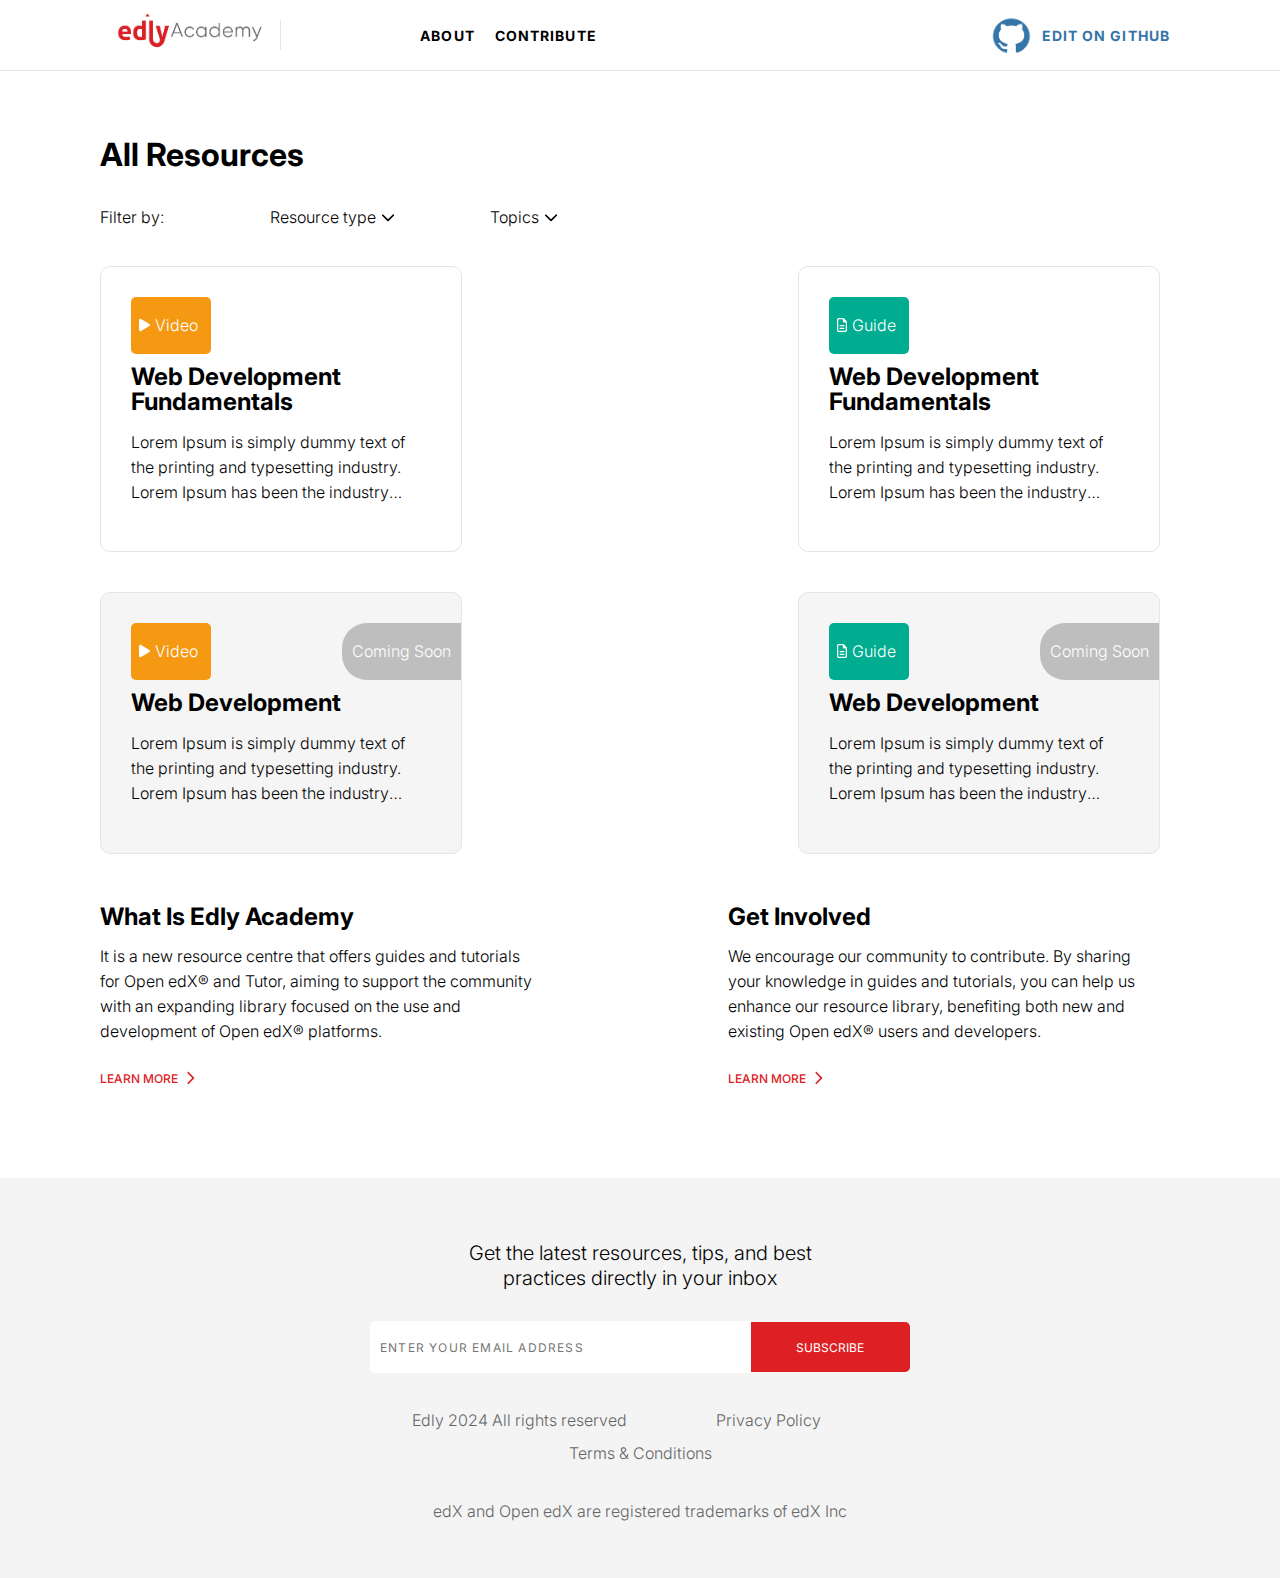
==== index.html @ 5ad0a526 "feat: add academy frontend" ====
<!DOCTYPE html>
<html lang="en">
  <head>
    <meta charset="UTF-8" />
    <meta name="viewport" content="width=device-width, initial-scale=1.0" />
    <title>Edly Academy</title>
    <link rel="stylesheet" href="styles.css" />
    <link rel="preconnect" href="https://fonts.googleapis.com" />
    <link rel="preconnect" href="https://fonts.gstatic.com" crossorigin />
    <link
      href="https://fonts.googleapis.com/css2?family=Inter:wght@100..900&display=swap"
      rel="stylesheet"
    />
  </head>
  <body>
    <div class="container">
      <!-- navbar -->
      <div class="navbar">
        <a href="mobile-menu/index.html" class="mobile-menu">
          <img src="static/images/bars-solid.svg" alt="menu" />
        </a>
        <div class="edly-logo-item">
          <a class="edly-logo-link" href="">
            <img
              class="edly-logo"
              src="static/images/edly_logo.png"
              alt="edly academy"
            />
          </a>
          <div class="vertical-rule"></div>
        </div>
        <ul class="navbar-list">
          <li><a href="">About</a></li>
          <li><a href="">Contribute</a></li>
        </ul>
        <a href="" class="github-link">
          <img
            class="github-image"
            src="static/images/github_logo.png"
            alt="github"
          />
          <p class="github-text">Edit on Github</p>
        </a>
      </div>
      <!-- main section -->
      <div class="content-area">
        <h1 class="resources-heading">All Resources</h1>
        <div class="filter">
          <div class="filter-left">
            <p class="filter-text">Filter by:</p>
            <div class="filter-type">
              <div class="resource-type-label">
                <p>Resource type</p>
                <img
                  class="resource-type-arrow"
                  id="resource-type-button"
                  src="static/images/chevron-down-solid.svg"
                  alt="down"
                />
              </div>
              <div class="resource-type-filter" id="resource-type-filter"></div>
            </div>
            <div class="filter-type">
              <div class="topics-label">
                <p>Topics</p>
                <img
                  class="topics-arrow"
                  id="topics-button"
                  src="static/images/chevron-down-solid.svg"
                  alt="down"
                />
              </div>
              <div class="topics-filter" id="topics-filter"></div>
            </div>
          </div>
          <div class="filter-right"></div>
        </div>

        <div id="cards" class="cards"></div>

        <div id="tutorials" class="tutorials"></div>
      </div>
      <!-- footer -->
      <div class="footer">
        <div class="footer-content">
          <p class="email-label">
            Get the latest resources, tips, and best practices directly in your
            inbox
          </p>
          <form class="email" action="" method="post">
            <input class="email-input" placeholder="Enter your email address" />
            <button class="email-button" type="submit">Subscribe</button>
          </form>
          <div class="footer-nav-container">
            <p class="footer-nav-text">Edly 2024 All rights reserved</p>
            <a class="footer-nav-link"> Privacy Policy </a>
            <a class="footer-nav-link"> Terms & Conditions </a>
          </div>
          <p class="footer-bottom-text">
            edX and Open edX are registered trademarks of edX Inc
          </p>
        </div>
      </div>
    </div>
    <script src="script.js" type="module"></script>
    <script src="static/data.js" type="module"></script>
  </body>
</html>
---- styles.css ----
* {
  font-family: "Inter", sans-serif;
  font-style: normal;
}
/* body */
body {
  margin: 0;
  font-weight: 300;
  line-height: 25px;
}
.container {
  height: 100vh;
  width: 100vw;
  background-color: white;
}
/* navbar portion */
.navbar {
  padding: 0px 100px;
  min-height: 70px;
  display: flex;
  align-items: center;
  justify-content: space-between;
  border-bottom: 1px solid #e5e5e5;
  letter-spacing: 1.1px;
}

.mobile-menu {
  display: none;
  min-height: 25px;
  min-width: 25px;
  left: 50;
  cursor: pointer;
}

.edly-logo-item {
  display: flex;
  flex-direction: row;
  height: 100%;
  align-items: center;
  justify-content: center;
}
.edly-logo-link {
  cursor: pointer;
}
.edly-logo {
  height: 50px;
  width: 150px;
  margin: 5px;
}

.vertical-rule {
  min-height: 30px;
  height: 50%;
  width: 1px;
  background-color: #e5e5e5;
}
.navbar-list {
  min-width: 40%;
  display: flex;
  align-items: center;
  justify-content: flex-start;
  flex-wrap: wrap;
  list-style-type: none;
  margin: 0px;
  padding: 0px;
}
.navbar a {
  text-decoration: none;
  color: black;
  font-size: 14px;
  font-weight: bold;
  text-transform: uppercase;
  margin: 0px 10px;
}

.github-link {
  display: flex;
  align-items: center;
  justify-content: center;
}
.github-image {
  height: 50px;
  width: 60px;
}
.github-text {
  color: #3574a7;
}

/* main content area */
.content-area {
  padding: 50px 100px;
  display: flex;
  flex-direction: column;
}
/* filters */
.filter {
  width: 100%;
  display: flex;
  align-items: center;
  justify-content: space-between;
  flex-wrap: wrap;
}
.filter-left {
  flex: 1;
  display: flex;
  align-items: center;
  justify-content: space-between;
}
.filter-right {
  flex: 1;
}

.filter-text {
  min-width: 100px;
}
.filter-type {
  display: flex;
  flex-direction: column;
  align-items: flex-start;
  justify-content: center;
  position: relative;
  min-width: 150px;
}

.resource-type-label {
  display: flex;
  align-items: center;
}
.resource-type-filter {
  display: none;
  background-color: white;
  position: absolute;
  top: 40px;
  border: 1px solid #e5e5e5;
  border-radius: 5px;
  min-width: 120px;
  padding: 25px 30px 25px 20px;
  z-index: 1;
}

.resource-type-filter div {
  margin: 10px;
}

.topics-label {
  display: flex;
  align-items: center;
}

.topics-filter {
  display: none;
  background-color: white;
  position: absolute;
  top: 40px;
  border: 1px solid #e5e5e5;
  border-radius: 5px;
  min-width: 180px;
  padding: 25px 20px 25px 20px;
  z-index: 2;
}

.topics-filter div {
  margin: 10px;
}

input[type="radio"] {
  accent-color: black;
}

.resource-type-arrow {
  height: 14px;
  width: 14px;
  margin: 0px 5px;
  cursor: pointer;
}

.topics-arrow {
  height: 14px;
  width: 14px;
  margin: 0px 5px;
  cursor: pointer;
}

.right-arrow {
  height: 14px;
  width: 14px;
  margin: 0px 5px;
}

/* content cards */
.cards {
  width: 100%;
  display: flex;
  flex-direction: row;
  align-items: flex-start;
  justify-content: space-between;
  flex-wrap: wrap;
}
.card {
  width: 25%;
  min-height: 200px;
  min-width: 300px;
  border: 1px solid #e5e5e5;
  border-radius: 10px;
  margin: 20px 20px 20px 0;
  padding: 30px;
  cursor: pointer;
  position: relative;
}

.coming-soon-card {
  background-color: #f5f5f5;
}
.coming-soon-tag {
  position: absolute;
  top: 30px;
  right: 0;
  background-color: #bebebe;
  border-top-left-radius: 25px;
  border-bottom-left-radius: 25px;
  padding: 0px 10px;
}
.coming-soon-text {
  text-transform: capitalize;
  color: white;
}

.card-tag {
  display: flex;
  flex-direction: row;
  align-items: center;
  justify-content: center;
  width: 20%;
  height: auto;
  min-width: 60px;
  margin: 0px;
  padding: 0px 15px 0px 5px;
  color: white;
  background-color: #3574a7;
  border-radius: 5px;
  text-transform: capitalize;
}

.card-title {
  margin: 10px 0px;
  overflow: hidden;
  display: -webkit-box;
  -webkit-line-clamp: 2; /* number of lines to show */
  line-clamp: 2;
  -webkit-box-orient: vertical;
}

.green {
  background-color: #00ad90;
}

.orange {
  background-color: #f59913;
}
.play {
  height: 14px;
  width: 14px;
  margin: 0px 5px;
}
.guide {
  height: 14px;
  width: 14px;
  margin: 0px 5px;
}
.card-desc {
  overflow: hidden;
  display: -webkit-box;
  -webkit-line-clamp: 3; /* number of lines to show */
  line-clamp: 2;
  -webkit-box-orient: vertical;
}

/* tutorial portion */
.tutorials {
  width: 100%;
  display: flex;
  flex-direction: row;
  justify-content: space-between;
  flex-wrap: wrap;
}

.detail-box {
  min-height: 200px;
  display: flex;
  flex-direction: column;
  width: 40%;
  min-width: 350px;
  padding: 20px 20px 20px 0px;
}
.tutorial-title {
  text-transform: capitalize;
  margin: 10px 0;
}

.tutorial-description {
  margin: 5px 0;
}

.learn-more {
  margin: 5px 0;
  text-transform: uppercase;
  font-size: 12px;
  font-weight: 500;
  color: #dd2024;
  display: flex;
  align-items: center;
  cursor: pointer;
}

/* footer */
.footer {
  padding: 0px 100px;
  min-height: 400px;
  height: auto;
  background-color: #f4f4f4;
  display: flex;

  align-items: center;
  justify-content: center;
}
.footer-content {
  height: 100%;
  width: 50%;
  display: flex;
  flex-direction: column;
  align-items: center;
  justify-content: center;
  color: #666;
}

.email-label {
  min-width: 200px;
  width: 70%;
  font-size: 20px;
  color: black;
  display: flex;
  text-align: center;
  margin: 20px;
}

.email {
  display: flex;
  min-width: 350px;
  width: 100%;
  align-items: center;
  justify-content: center;
  margin: 10px;
}
.email-input {
  flex: 5;
  height: 50px;
  border: none;
  border-top-left-radius: 5px;
  border-bottom-left-radius: 5px;
  padding-left: 10px;
  letter-spacing: 1.2px;
  text-transform: uppercase;
  font-size: 12px;
}
.email-button {
  flex: 2;
  height: 50px;
  border: none;
  background-color: #dd2024;
  color: white;
  width: 8%;
  border-top-right-radius: 5px;
  border-bottom-right-radius: 5px;
  text-transform: uppercase;
  font-size: 12px;
  cursor: pointer;
}
.footer-nav-container {
  display: flex;
  flex-direction: row;
  flex-wrap: wrap;
  width: 100%;
  align-items: center;
  justify-content: space-evenly;
  margin: 20px;
}

.footer-nav-text {
  min-width: 200px;
  text-align: center;
  margin: 5px 0px;
}
.footer-nav-link {
  min-width: 200px;
  text-decoration: none;
  color: #666;
  cursor: pointer;
  text-align: center;
  margin: 3px 0px;
}

.footer-bottom-text {
  margin: 10px;
  text-align: center;
}

/* mobile view */

@media screen and (max-width: 425px) {
  .navbar {
    border-bottom: 0px;
    padding: 0px 10px;
    justify-content: flex-start;
  }
  .navbar-list {
    display: none;
  }
  .github-link {
    display: none;
  }
  .vertical-rule {
    display: none;
  }
  .mobile-menu {
    display: block;
  }
  .content-area {
    padding: 0px 10px;
  }

  .filter-type {
    align-items: flex-end;
  }

  .resource-type-filter {
    min-width: none;
  }
  .topics-filter {
    min-width: none;
  }
  .cards {
    flex-direction: column;
    align-items: center;
  }
  .card {
    min-width: 200px;
    width: 80%;
  }
  .tutorials {
    flex-direction: column;
    align-items: center;
  }

  .detail-box {
    width: 80%;
  }
  .footer {
    height: auto;
    padding: 0px 10px;
  }
  .footer-content {
    width: 100%;
  }

  .email {
    width: 50%;
  }
  .email-label {
    font-weight: bold;
  }

  .footer-nav-container {
    flex-direction: column;
    width: 80%;
  }
}

/* tablet view */
@media screen and (min-width: 426px) and (max-width: 768px) {
  .navbar {
    border-bottom: 0px;
    padding: 0px 70px;
  }
  .github-text {
    display: none;
  }
  .content-area {
    padding: 30px 70px;
  }

  .card {
    width: 60%;
  }
  .tutorials {
    align-items: center;
  }

  .detail-box {
    width: 60%;
  }

  .footer {
    padding: 0px 70px;
  }
  .email {
    width: 90%;
  }
  .footer-nav-container {
    flex-direction: column;
    width: 80%;
  }
}
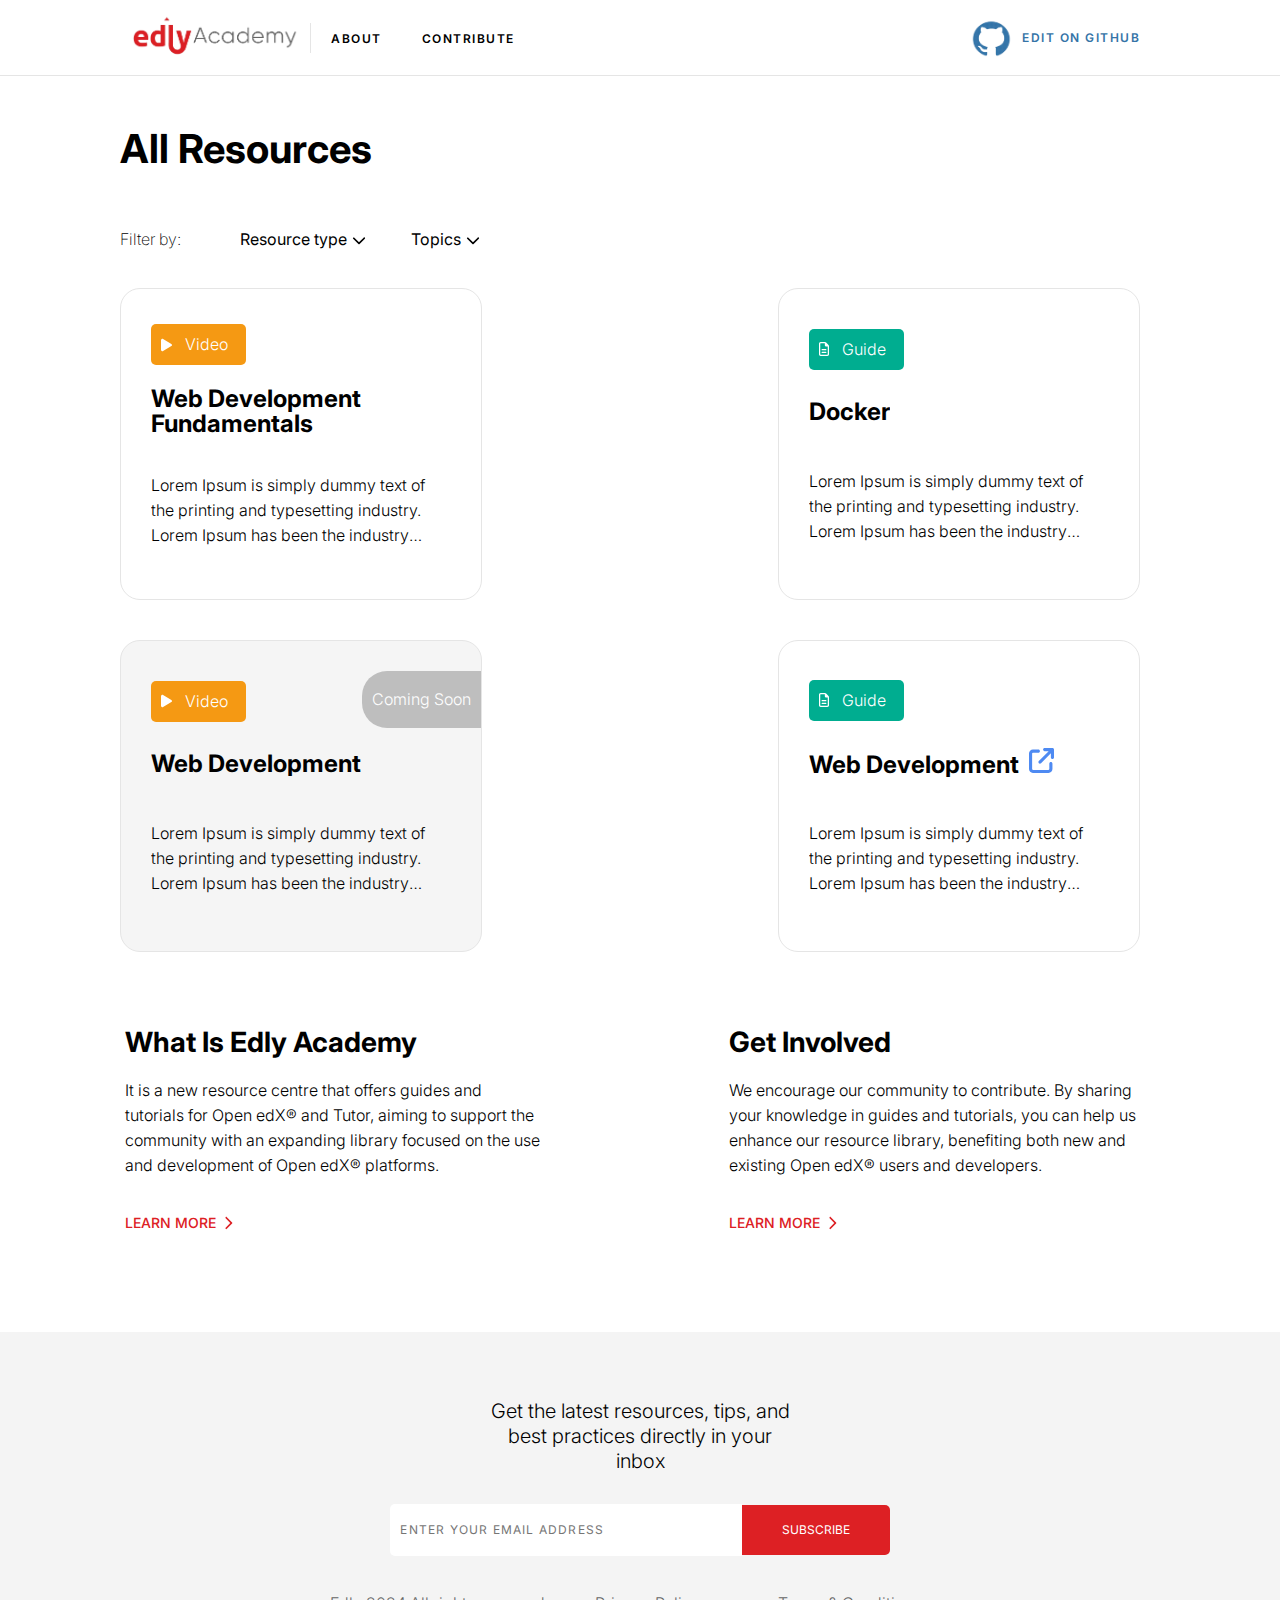
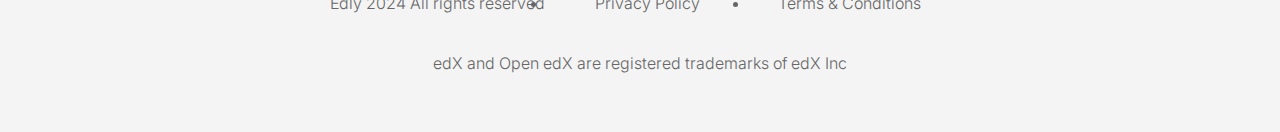
==== commit 62a8d405: "fix: remove mobile menu page and add mobile menu as a division" ====
--- a/index.html
+++ b/index.html
@@ -14,9 +14,8 @@
   </head>
   <body>
     <div class="container">
-      <!-- navbar -->
       <div class="navbar">
-        <a href="mobile-menu/index.html" class="mobile-menu">
+        <a href="#" class="mobile-menu-link">
           <img src="static/images/bars-solid.svg" alt="menu" />
         </a>
         <div class="edly-logo-item">
@@ -42,7 +41,38 @@
           <p class="github-text">Edit on Github</p>
         </a>
       </div>
-      <!-- main section -->
+      <div class="mobile-menu">
+        <div class="mobile-top">
+          <a href="#" class="close-button">
+            <img
+              class="close-image"
+              src="static/images/xmark-solid.svg"
+              alt="cross"
+            />
+          </a>
+          <a class="mobile-edly-logo-link" href="../index.html">
+            <img
+              class="mobile-edly-logo"
+              src="static/images/edly_logo.png"
+              alt="edly academy"
+            />
+          </a>
+        </div>
+        <div class="mobile-main">
+          <a class="" href=""> About </a>
+          <a class="" href=""> Contribute </a>
+        </div>
+        <div class="mobile-bottom">
+          <a href="" class="mobile-github-link">
+            <img
+              class="mobile-github-image"
+              src="static/images/github_logo.png"
+              alt="github"
+            />
+            <p class="mobile-github-text">Edit on Github</p>
+          </a>
+        </div>
+      </div>
       <div class="content-area">
         <h1 class="resources-heading">All Resources</h1>
         <div class="filter">
@@ -73,14 +103,10 @@
               <div class="topics-filter" id="topics-filter"></div>
             </div>
           </div>
-          <div class="filter-right"></div>
         </div>
-
-        <div id="cards" class="cards"></div>
-
+        <div id="resources" class="resources"></div>
         <div id="tutorials" class="tutorials"></div>
       </div>
-      <!-- footer -->
       <div class="footer">
         <div class="footer-content">
           <p class="email-label">
@@ -93,8 +119,12 @@
           </form>
           <div class="footer-nav-container">
             <p class="footer-nav-text">Edly 2024 All rights reserved</p>
-            <a class="footer-nav-link"> Privacy Policy </a>
-            <a class="footer-nav-link"> Terms & Conditions </a>
+            <li class="footer-nav-li">
+              <a class="footer-nav-link"> Privacy Policy </a>
+            </li>
+            <li class="footer-nav-li">
+              <a class="footer-nav-link"> Terms & Conditions </a>
+            </li>
           </div>
           <p class="footer-bottom-text">
             edX and Open edX are registered trademarks of edX Inc
--- a/styles.css
+++ b/styles.css
@@ -15,36 +15,46 @@
 }
 /* navbar portion */
 .navbar {
-  padding: 0px 100px;
-  min-height: 70px;
-  display: flex;
-  align-items: center;
-  justify-content: space-between;
+  min-height: 60px;
+  position: relative;
+  display: flex;
+  align-items: center;
+  justify-content: flex-start;
   border-bottom: 1px solid #e5e5e5;
-  letter-spacing: 1.1px;
-}
-
-.mobile-menu {
+  letter-spacing: 1.5px;
+  padding: 5px 120px;
+}
+.navbar a {
+  text-decoration: none;
+  font-size: 12px;
+  font-weight: 600;
+  text-transform: uppercase;
+}
+
+.mobile-menu-link {
   display: none;
   min-height: 25px;
   min-width: 25px;
-  left: 50;
-  cursor: pointer;
+  cursor: pointer;
+  position: absolute;
+  left: 10px;
 }
 
 .edly-logo-item {
   display: flex;
   flex-direction: row;
-  height: 100%;
   align-items: center;
   justify-content: center;
 }
 .edly-logo-link {
   cursor: pointer;
+  margin: 0px 5px;
+  display: flex;
+  align-items: center;
 }
 .edly-logo {
-  height: 50px;
-  width: 150px;
+  height: 55px;
+  width: 170px;
   margin: 5px;
 }
 
@@ -55,28 +65,24 @@
   background-color: #e5e5e5;
 }
 .navbar-list {
-  min-width: 40%;
   display: flex;
   align-items: center;
   justify-content: flex-start;
   flex-wrap: wrap;
   list-style-type: none;
-  margin: 0px;
   padding: 0px;
 }
-.navbar a {
-  text-decoration: none;
+.navbar-list a {
   color: black;
-  font-size: 14px;
-  font-weight: bold;
-  text-transform: uppercase;
-  margin: 0px 10px;
+  margin: 0px 20px;
 }
 
 .github-link {
   display: flex;
   align-items: center;
   justify-content: center;
+  margin-left: auto;
+  margin-right: 20px;
 }
 .github-image {
   height: 50px;
@@ -88,29 +94,32 @@
 
 /* main content area */
 .content-area {
-  padding: 50px 100px;
+  padding: 30px 120px;
   display: flex;
   flex-direction: column;
+}
+.resources-heading {
+  margin: 10px 0px 30px 0px;
+  font-size: 40px;
+  padding: 20px 0px;
 }
 /* filters */
 .filter {
   width: 100%;
   display: flex;
   align-items: center;
-  justify-content: space-between;
-  flex-wrap: wrap;
 }
 .filter-left {
+  width: 100%;
   flex: 1;
   display: flex;
-  align-items: center;
-  justify-content: space-between;
-}
-.filter-right {
-  flex: 1;
+  flex-direction: row;
+  align-items: center;
+  justify-content: flex-start;
 }
 
 .filter-text {
+  font-weight: 200;
   min-width: 100px;
 }
 .filter-type {
@@ -119,7 +128,8 @@
   align-items: flex-start;
   justify-content: center;
   position: relative;
-  min-width: 150px;
+  margin: 0px 20px;
+  font-weight: 400;
 }
 
 .resource-type-label {
@@ -188,7 +198,7 @@
 }
 
 /* content cards */
-.cards {
+.resources {
   width: 100%;
   display: flex;
   flex-direction: row;
@@ -198,13 +208,17 @@
 }
 .card {
   width: 25%;
-  min-height: 200px;
+  min-height: 250px;
   min-width: 300px;
   border: 1px solid #e5e5e5;
-  border-radius: 10px;
+  border-radius: 20px;
   margin: 20px 20px 20px 0;
   padding: 30px;
   cursor: pointer;
+  display: flex;
+  flex-direction: column;
+  align-items: flex-start;
+  justify-content: space-around;
   position: relative;
 }
 
@@ -225,6 +239,10 @@
   color: white;
 }
 
+.external-link-card {
+  cursor: auto;
+}
+
 .card-tag {
   display: flex;
   flex-direction: row;
@@ -234,11 +252,14 @@
   height: auto;
   min-width: 60px;
   margin: 0px;
-  padding: 0px 15px 0px 5px;
+  padding: 0px 20px 0px 15px;
   color: white;
   background-color: #3574a7;
   border-radius: 5px;
   text-transform: capitalize;
+}
+.card-tag-text {
+  margin: 8px;
 }
 
 .card-title {
@@ -275,6 +296,13 @@
   -webkit-box-orient: vertical;
 }
 
+.link-ref {
+  margin: 0px 10px;
+}
+.link {
+  height: 25px;
+  width: 25px;
+}
 /* tutorial portion */
 .tutorials {
   width: 100%;
@@ -282,17 +310,21 @@
   flex-direction: row;
   justify-content: space-between;
   flex-wrap: wrap;
+  margin: 20px 5px;
 }
 
 .detail-box {
-  min-height: 200px;
+  min-height: 250px;
   display: flex;
   flex-direction: column;
+  align-items: flex-start;
+  justify-content: space-evenly;
   width: 40%;
   min-width: 350px;
   padding: 20px 20px 20px 0px;
 }
 .tutorial-title {
+  font-size: 28px;
   text-transform: capitalize;
   margin: 10px 0;
 }
@@ -304,7 +336,7 @@
 .learn-more {
   margin: 5px 0;
   text-transform: uppercase;
-  font-size: 12px;
+  font-size: 14px;
   font-weight: 500;
   color: #dd2024;
   display: flex;
@@ -314,18 +346,17 @@
 
 /* footer */
 .footer {
-  padding: 0px 100px;
+  padding: 0px 120px;
   min-height: 400px;
   height: auto;
   background-color: #f4f4f4;
   display: flex;
-
   align-items: center;
   justify-content: center;
 }
 .footer-content {
   height: 100%;
-  width: 50%;
+  width: 60%;
   display: flex;
   flex-direction: column;
   align-items: center;
@@ -335,18 +366,15 @@
 
 .email-label {
   min-width: 200px;
-  width: 70%;
+  width: 50%;
   font-size: 20px;
   color: black;
   display: flex;
   text-align: center;
-  margin: 20px;
-}
-
+}
 .email {
   display: flex;
-  min-width: 350px;
-  width: 100%;
+  width: 80%;
   align-items: center;
   justify-content: center;
   margin: 10px;
@@ -390,13 +418,16 @@
   text-align: center;
   margin: 5px 0px;
 }
-.footer-nav-link {
+.footer-nav-li {
   min-width: 200px;
   text-decoration: none;
   color: #666;
   cursor: pointer;
   text-align: center;
-  margin: 3px 0px;
+  margin: 5px 0px;
+}
+.footer-nav-link {
+  margin: 0px 20px;
 }
 
 .footer-bottom-text {
@@ -410,7 +441,7 @@
   .navbar {
     border-bottom: 0px;
     padding: 0px 10px;
-    justify-content: flex-start;
+    justify-content: center;
   }
   .navbar-list {
     display: none;
@@ -421,14 +452,21 @@
   .vertical-rule {
     display: none;
   }
-  .mobile-menu {
+  .mobile-menu-link {
     display: block;
   }
   .content-area {
     padding: 0px 10px;
   }
+  .filter {
+    flex-direction: column;
+  }
+  .filter-left {
+    justify-content: space-between;
+  }
 
   .filter-type {
+    /* min-width: 130px; */
     align-items: flex-end;
   }
 
@@ -463,15 +501,35 @@
   }
 
   .email {
-    width: 50%;
+    min-width: 300px;
+    width: 80%;
   }
   .email-label {
-    font-weight: bold;
+    width: 80%;
+    font-weight: 600;
+    font-size: 16px;
   }
 
   .footer-nav-container {
     flex-direction: column;
     width: 80%;
+    list-style-type: none;
+  }
+}
+
+/* breakpoint */
+@media screen and (min-width: 426px) and (max-width: 545px) {
+  .navbar-list {
+    display: none;
+  }
+  .github-link {
+    display: none;
+  }
+  .vertical-rule {
+    display: none;
+  }
+  .mobile-menu-link {
+    display: block;
   }
 }
 
@@ -502,11 +560,107 @@
   .footer {
     padding: 0px 70px;
   }
+  .footer-content {
+    width: 100%;
+  }
+
   .email {
     width: 90%;
   }
   .footer-nav-container {
     flex-direction: column;
     width: 80%;
-  }
-}
+    list-style-type: none;
+  }
+}
+
+/* mobile section */
+
+.mobile-menu {
+  position: fixed;
+  top: 0;
+  left: 0;
+  height: 100vh;
+  width: 100vw;
+  display: flex;
+  flex-direction: column;
+  align-items: flex-start;
+  justify-content: space-between;
+  z-index: 1;
+  background-color: white;
+  visibility: hidden;
+}
+
+.mobile-top {
+  width: 100%;
+  position: relative;
+  display: flex;
+  align-items: flex-start;
+  justify-content: center;
+}
+.mobile-edly-logo-link {
+  cursor: pointer;
+  display: flex;
+  flex-direction: row;
+  height: 100%;
+  align-items: center;
+  justify-content: center;
+}
+.mobile-edly-logo {
+  height: 55px;
+  width: 170px;
+  margin: 5px;
+}
+
+.close-button {
+  margin: 5px;
+  cursor: pointer;
+  position: absolute;
+  left: 0;
+}
+.close-image {
+  height: 40px;
+  width: 40px;
+}
+
+.mobile-main {
+  flex: 1;
+  display: flex;
+  flex-direction: column;
+  align-items: flex-start;
+  justify-content: flex-start;
+  text-decoration: none;
+  text-transform: uppercase;
+  letter-spacing: 1.1px;
+  font-weight: bold;
+}
+
+.mobile-main a {
+  text-decoration: none;
+  color: black;
+  margin: 20px;
+}
+
+.mobile-bottom {
+  display: flex;
+  margin: 10px;
+}
+
+.mobile-github-link {
+  display: flex;
+  align-items: center;
+  justify-content: center;
+  min-width: 150px;
+  text-decoration: none;
+  font-size: 14px;
+  font-weight: bold;
+  text-transform: uppercase;
+}
+.mobile-github-image {
+  height: 50px;
+  width: 60px;
+}
+.mobile-github-text {
+  color: #3574a7;
+  letter-spacing: 1.1px;
+}
